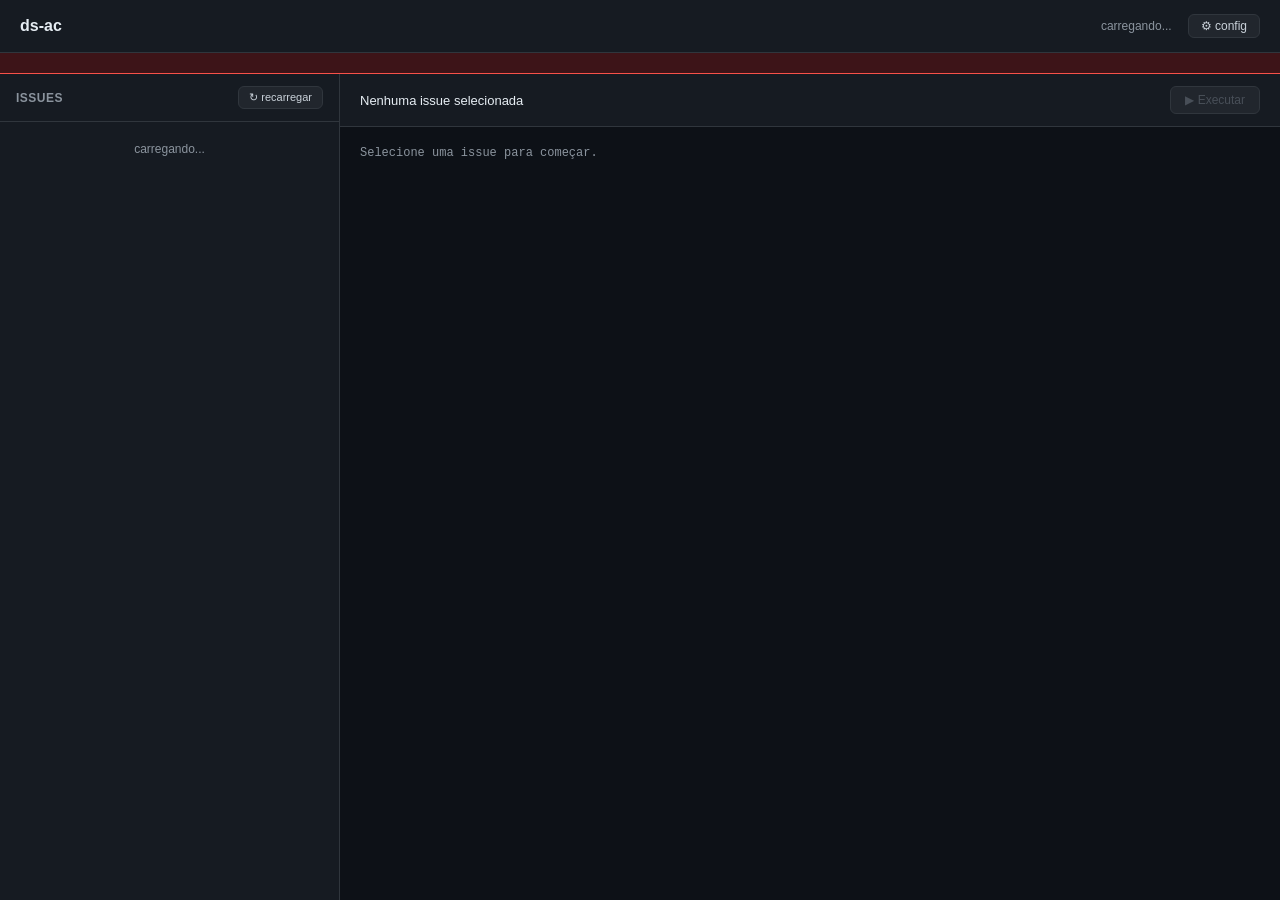
==== cmd/ui/index.html @ ddb0da49 "UI para execução de issues json" ====
<!DOCTYPE html>
<html lang="pt-BR">
<head>
<meta charset="UTF-8">
<meta name="viewport" content="width=device-width, initial-scale=1.0">
<title>ds-ac</title>
<style>
  * { box-sizing: border-box; margin: 0; padding: 0; }
  body {
    font-family: -apple-system, BlinkMacSystemFont, "Segoe UI", sans-serif;
    background: #0d1117; color: #c9d1d9; min-height: 100vh;
    display: flex; flex-direction: column;
  }
  header {
    background: #161b22; border-bottom: 1px solid #30363d;
    padding: 14px 20px; display: flex; align-items: center; gap: 16px;
  }
  header h1 { font-size: 16px; font-weight: 600; color: #e6edf3; }
  header .status { font-size: 12px; color: #8b949e; margin-left: auto; }
  header .status.ok { color: #3fb950; }
  header .status.err { color: #f85149; }
  header button.gear {
    background:#21262d;border:1px solid #30363d;color:#c9d1d9;
    padding:4px 12px;border-radius:6px;cursor:pointer;font-size:12px;
  }

  .env-banner {
    padding: 10px 20px; font-size: 12px; font-family: monospace;
    border-bottom: 1px solid #30363d;
    display: none;
  }
  .env-banner.err {
    background: #3d1418; color: #ff7b72; border-bottom-color: #f85149;
    display: block;
  }
  .env-banner.ok {
    background: #0f2a17; color: #3fb950; border-bottom-color: #2ea043;
    display: none;
  }
  .env-banner pre { margin: 0; white-space: pre-wrap; font-size: 11px; }

  .layout { display: flex; flex: 1; min-height: 0; }

  .sidebar {
    width: 340px; background: #161b22; border-right: 1px solid #30363d;
    display: flex; flex-direction: column; overflow: hidden;
  }
  .sidebar-header {
    padding: 12px 16px; border-bottom: 1px solid #30363d;
    display: flex; justify-content: space-between; align-items: center;
  }
  .sidebar-header span { font-size: 12px; font-weight: 600; color: #8b949e; text-transform: uppercase; letter-spacing: 0.5px; }
  .sidebar-header button {
    background: #21262d; border: 1px solid #30363d; color: #c9d1d9;
    padding: 4px 10px; border-radius: 6px; cursor: pointer; font-size: 11px;
  }
  .sidebar-header button:hover { background: #30363d; }

  .projects { overflow-y: auto; flex: 1; }
  .project { border-bottom: 1px solid #21262d; }
  .project-header {
    padding: 10px 16px; cursor: pointer; display: flex; align-items: center; gap: 8px;
    font-size: 13px; font-weight: 500; color: #e6edf3; user-select: none;
  }
  .project-header:hover { background: #1c2128; }
  .project-header .arrow { font-size: 10px; color: #8b949e; transition: transform 0.15s; }
  .project.open .arrow { transform: rotate(90deg); }
  .project-header .count { font-size: 11px; color: #8b949e; margin-left: auto; }

  .issues { display: none; padding: 4px 0; }
  .project.open .issues { display: block; }
  .issue {
    padding: 8px 16px 8px 34px; font-size: 12px; color: #c9d1d9;
    cursor: pointer; display: flex; align-items: center; gap: 8px;
    border-left: 3px solid transparent;
  }
  .issue:hover { background: #1c2128; }
  .issue.selected { background: #1f6feb22; border-left-color: #1f6feb; }
  .issue .name { flex: 1; overflow: hidden; text-overflow: ellipsis; white-space: nowrap; }

  .empty { padding: 20px; text-align: center; color: #8b949e; font-size: 12px; }

  .main { flex: 1; display: flex; flex-direction: column; overflow: hidden; }
  .main-header {
    padding: 12px 20px; border-bottom: 1px solid #30363d;
    display: flex; align-items: center; gap: 12px; background: #161b22;
  }
  .main-header .title { font-size: 13px; font-weight: 500; color: #e6edf3; flex: 1; overflow: hidden; text-overflow: ellipsis; white-space: nowrap; }
  .main-header button {
    padding: 6px 14px; border-radius: 6px; cursor: pointer; font-size: 12px;
    font-weight: 500; border: 1px solid #30363d;
  }
  .main-header button.primary { background: #238636; color: #fff; border-color: #2ea043; }
  .main-header button.primary:hover { background: #2ea043; }
  .main-header button.primary:disabled { background: #21262d; color: #484f58; border-color: #30363d; cursor: not-allowed; }
  .main-header button.danger { background: #21262d; color: #f85149; }
  .main-header button.danger:hover { background: #30363d; }

  .log {
    flex: 1; overflow-y: auto; padding: 16px 20px;
    font-family: "SFMono-Regular", Consolas, "Liberation Mono", monospace;
    font-size: 12px; line-height: 1.6; white-space: pre-wrap; word-break: break-word;
    background: #0d1117;
  }
  .log .line { padding: 1px 0; }
  .log .line.tool { color: #79c0ff; }
  .log .line.llm { color: #d2a8ff; }
  .log .line.err { color: #f85149; }
  .log .line.ok { color: #3fb950; }
  .log .line.dim { color: #8b949e; }

  .modal {
    position: fixed; inset: 0; background: #0d1117cc;
    display: none; align-items: center; justify-content: center; z-index: 100;
  }
  .modal.open { display: flex; }
  .modal-content {
    background: #161b22; border: 1px solid #30363d; border-radius: 8px;
    padding: 24px; width: 500px; max-width: 90vw;
  }
  .modal-content h2 { font-size: 14px; margin-bottom: 16px; color: #e6edf3; }
  .modal-content label { display: block; font-size: 12px; color: #8b949e; margin-bottom: 4px; margin-top: 12px; }
  .modal-content input {
    width: 100%; padding: 8px 10px; background: #0d1117; border: 1px solid #30363d;
    border-radius: 6px; color: #c9d1d9; font-size: 12px; font-family: monospace;
  }
  .modal-content input:focus { outline: none; border-color: #1f6feb; }
  .modal-actions { display: flex; gap: 8px; justify-content: flex-end; margin-top: 20px; }
  .modal-actions button {
    padding: 6px 14px; border-radius: 6px; cursor: pointer; font-size: 12px;
    border: 1px solid #30363d; background: #21262d; color: #c9d1d9;
  }
  .modal-actions button.primary { background: #238636; color: #fff; border-color: #2ea043; }
  .modal-actions button.primary:hover { background: #2ea043; }
</style>
</head>
<body>

<header>
  <h1>ds-ac</h1>
  <span class="status" id="status">carregando...</span>
  <button class="gear" onclick="openConfig()">⚙ config</button>
</header>

<div class="env-banner err" id="envBanner"><pre id="envBannerText"></pre></div>

<div class="layout">
  <aside class="sidebar">
    <div class="sidebar-header">
      <span>Issues</span>
      <button onclick="loadIssues()">↻ recarregar</button>
    </div>
    <div class="projects" id="projects">
      <div class="empty">carregando...</div>
    </div>
  </aside>

  <main class="main">
    <div class="main-header">
      <div class="title" id="mainTitle">Nenhuma issue selecionada</div>
      <button class="primary" id="btnRun" disabled onclick="runIssue()">▶ Executar</button>
      <button class="danger" id="btnStop" style="display:none" onclick="stopIssue()">■ Parar</button>
    </div>
    <div class="log" id="log"><div class="line dim">Selecione uma issue para começar.</div></div>
  </main>
</div>

<div class="modal" id="configModal">
  <div class="modal-content">
    <h2>Configuração</h2>
    <label>Pasta raiz das issues</label>
    <input id="cfgIssues" placeholder="/home/opc/prj/issues">
    <div class="modal-actions">
      <button onclick="closeConfig()">Cancelar</button>
      <button class="primary" onclick="saveConfig()">Salvar</button>
    </div>
  </div>
</div>

<script>
let cfg = { issues_dir: "" };
let env = { base_ok: false, projeto_ok: false };
let currentIssue = null;
let currentProject = null;
let evtSource = null;

async function loadConfig() {
  const r = await fetch("/api/config");
  cfg = await r.json();
  document.getElementById("cfgIssues").value = cfg.issues_dir || "";
}

async function loadEnv() {
  const r = await fetch("/api/env");
  env = await r.json();
  renderEnv();
  updateRunButton();
}

function renderEnv() {
  const banner = document.getElementById("envBanner");
  const text = document.getElementById("envBannerText");
  if (env.base_ok && env.projeto_ok) {
    banner.className = "env-banner ok";
    text.textContent = "";
    setStatus("pronto", "ok");
    return;
  }
  banner.className = "env-banner err";
  let msg = "⚠ ambiente incompleto — execução bloqueada\n\n";
  if (!env.base_ok) msg += "✗ base.json: " + (env.base_err || "não carregado") + "\n";
  else msg += "✓ base.json: " + env.base_path + "\n";
  if (!env.projeto_ok) msg += "✗ projeto.json: " + (env.projeto_err || "não carregado") + "\n";
  else msg += "✓ projeto.json: " + env.projeto_path + "\n";
  text.textContent = msg;
  setStatus("ambiente incompleto", "err");
}

async function saveConfig() {
  const body = { issues_dir: document.getElementById("cfgIssues").value.trim() };
  const r = await fetch("/api/config", { method: "POST", body: JSON.stringify(body) });
  if (r.ok) { closeConfig(); await loadConfig(); await loadIssues(); }
  else { alert("erro ao salvar"); }
}

function openConfig() { document.getElementById("configModal").classList.add("open"); }
function closeConfig() { document.getElementById("configModal").classList.remove("open"); }

function setStatus(text, cls) {
  const el = document.getElementById("status");
  el.textContent = text;
  el.className = "status " + (cls || "");
}

async function loadIssues() {
  const r = await fetch("/api/issues");
  if (!r.ok) { document.getElementById("projects").innerHTML = '<div class="empty">erro ao carregar</div>'; return; }
  const data = await r.json();
  renderProjects(data.projects || []);
}

function renderProjects(projects) {
  const el = document.getElementById("projects");
  if (!projects.length) { el.innerHTML = '<div class="empty">nenhuma issue encontrada</div>'; return; }
  el.innerHTML = projects.map(p => `
    <div class="project" data-project="${escapeHtml(p.name)}">
      <div class="project-header" onclick="toggleProject(this)">
        <span class="arrow">▶</span>
        <span>${escapeHtml(p.name)}</span>
        <span class="count">${p.issues.length}</span>
      </div>
      <div class="issues">
        ${p.issues.map(i => `
          <div class="issue" data-project="${escapeHtml(p.name)}" data-issue="${escapeHtml(i)}" onclick="selectIssue(this)">
            <span class="name">${escapeHtml(i)}</span>
          </div>
        `).join("")}
      </div>
    </div>
  `).join("");
}

function toggleProject(header) {
  header.parentElement.classList.toggle("open");
}

function selectIssue(el) {
  document.querySelectorAll(".issue").forEach(i => i.classList.remove("selected"));
  el.classList.add("selected");
  currentProject = el.dataset.project;
  currentIssue = el.dataset.issue;
  document.getElementById("mainTitle").textContent = currentProject + " / " + currentIssue;
  document.getElementById("log").innerHTML = '<div class="line dim">Pronto para executar.</div>';
  updateRunButton();
}

function updateRunButton() {
  const btn = document.getElementById("btnRun");
  const envOK = env.base_ok && env.projeto_ok;
  btn.disabled = !(currentIssue && envOK);
  if (envOK) {
    btn.title = "";
  } else {
    btn.title = "ambiente incompleto — base.json e/ou projeto.json ausentes";
  }
}

function appendLog(text, cls) {
  const log = document.getElementById("log");
  const line = document.createElement("div");
  line.className = "line " + (cls || "");
  line.textContent = text;
  log.appendChild(line);
  log.scrollTop = log.scrollHeight;
}

function classifyLine(line) {
  if (line.includes("[Tool]")) return "tool";
  if (line.includes("[DeepSeek]")) return "llm";
  if (line.includes("❌") || line.includes("ERRO") || line.includes("erro")) return "err";
  if (line.includes("✅") || line.includes("CONCLUÍDO")) return "ok";
  return "";
}

async function runIssue() {
  if (!currentIssue) return;
  if (!env.base_ok || !env.projeto_ok) {
    alert("ambiente incompleto. Verifique base.json e projeto.json.");
    return;
  }
  document.getElementById("log").innerHTML = "";
  document.getElementById("btnRun").disabled = true;
  document.getElementById("btnRun").style.display = "none";
  document.getElementById("btnStop").style.display = "inline-block";
  setStatus("executando...", "");

  const r = await fetch("/api/run", {
    method: "POST",
    body: JSON.stringify({ project: currentProject, issue: currentIssue })
  });
  if (!r.ok) {
    const err = await r.text();
    appendLog(err, "err");
    resetButtons();
    return;
  }
  const { id } = await r.json();

  evtSource = new EventSource("/api/stream/" + id);
  evtSource.onmessage = (e) => {
    const data = JSON.parse(e.data);
    if (data.type === "line") appendLog(data.text, classifyLine(data.text));
    else if (data.type === "done") {
      appendLog("", "");
      appendLog(data.success ? "✅ Concluído com sucesso" : "❌ Falhou", data.success ? "ok" : "err");
      evtSource.close();
      resetButtons();
      loadIssues();
    }
  };
  evtSource.onerror = () => { evtSource.close(); resetButtons(); };
}

async function stopIssue() {
  if (!currentIssue) return;
  await fetch("/api/stop", { method: "POST" });
}

function resetButtons() {
  document.getElementById("btnRun").style.display = "inline-block";
  document.getElementById("btnStop").style.display = "none";
  updateRunButton();
  if (env.base_ok && env.projeto_ok) setStatus("pronto", "ok");
  else setStatus("ambiente incompleto", "err");
}

function escapeHtml(s) {
  return String(s).replace(/[&<>"']/g, c => ({ "&":"&amp;","<":"&lt;",">":"&gt;",'"':"&quot;","'":"&#39;" }[c]));
}

(async () => {
  await loadConfig();
  await loadEnv();
  await loadIssues();
})();
</script>
</body>
</html>
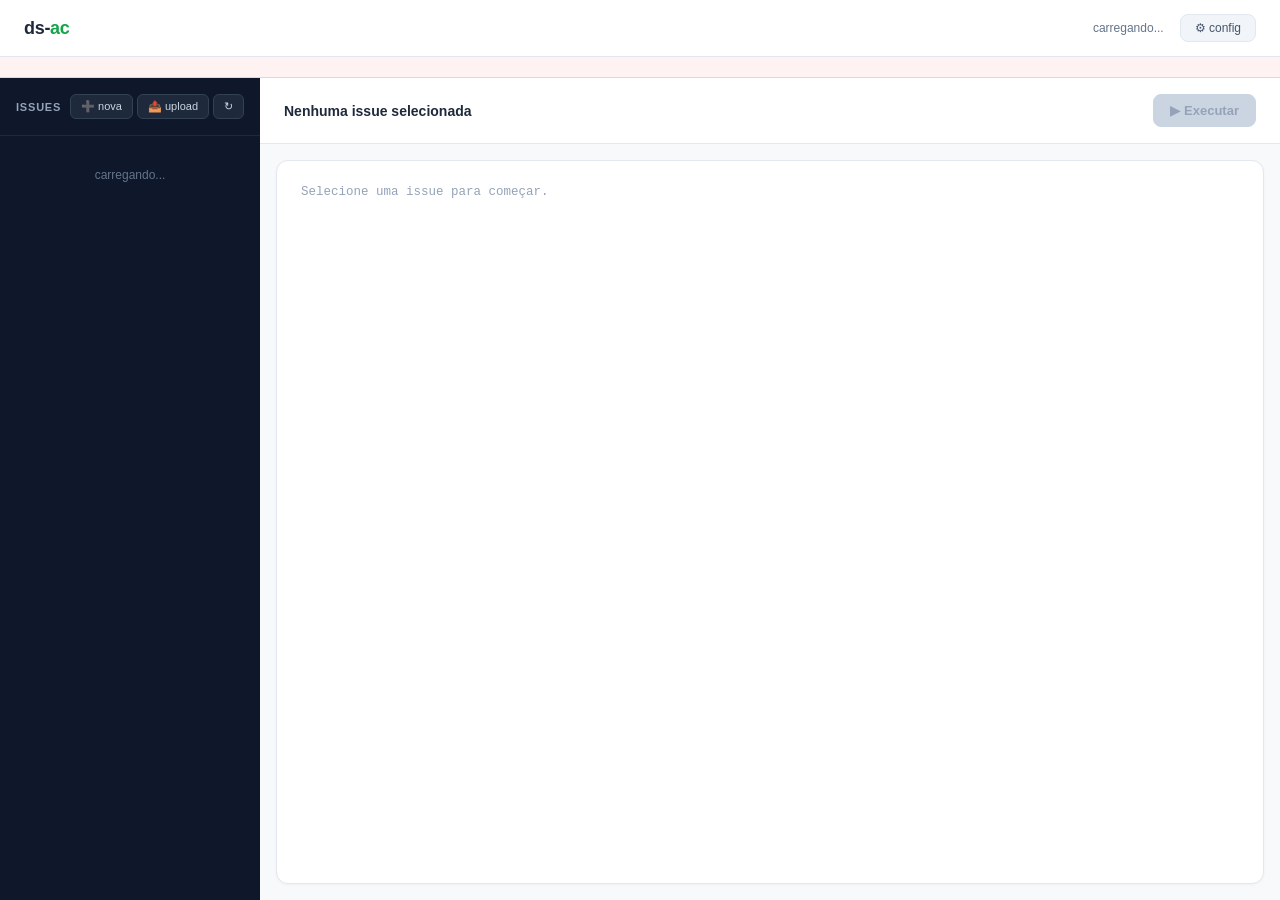
==== commit d6155381: "feat: adiciona UI com criação/upload de issues, config persistente e deploy como serviço Frontend (c" ====
--- a/cmd/ui/index.html
+++ b/cmd/ui/index.html
@@ -7,137 +7,235 @@
 <style>
   * { box-sizing: border-box; margin: 0; padding: 0; }
   body {
-    font-family: -apple-system, BlinkMacSystemFont, "Segoe UI", sans-serif;
-    background: #0d1117; color: #c9d1d9; min-height: 100vh;
+    font-family: -apple-system, BlinkMacSystemFont, "Segoe UI", Roboto, "Helvetica Neue", sans-serif;
+    background: #f8f9fa; color: #1e293b; min-height: 100vh;
     display: flex; flex-direction: column;
   }
+
+  /* ---------- HEADER ---------- */
   header {
-    background: #161b22; border-bottom: 1px solid #30363d;
-    padding: 14px 20px; display: flex; align-items: center; gap: 16px;
-  }
-  header h1 { font-size: 16px; font-weight: 600; color: #e6edf3; }
-  header .status { font-size: 12px; color: #8b949e; margin-left: auto; }
-  header .status.ok { color: #3fb950; }
-  header .status.err { color: #f85149; }
+    background: #ffffff; border-bottom: 1px solid #e2e8f0;
+    padding: 14px 24px; display: flex; align-items: center; gap: 16px;
+    box-shadow: 0 1px 3px rgba(0,0,0,0.04);
+  }
+  header h1 {
+    font-size: 18px; font-weight: 700; color: #1e293b;
+    letter-spacing: -0.3px;
+  }
+  header h1 span { color: #16a34a; }
+  header .status { font-size: 12px; color: #64748b; margin-left: auto; }
+  header .status.ok { color: #16a34a; font-weight: 500; }
+  header .status.err { color: #dc2626; font-weight: 500; }
   header button.gear {
-    background:#21262d;border:1px solid #30363d;color:#c9d1d9;
-    padding:4px 12px;border-radius:6px;cursor:pointer;font-size:12px;
-  }
-
+    background: #f1f5f9; border: 1px solid #e2e8f0; color: #475569;
+    padding: 6px 14px; border-radius: 8px; cursor: pointer; font-size: 12px;
+    font-weight: 500; transition: all 0.15s;
+  }
+  header button.gear:hover { background: #e2e8f0; }
+
+  /* ---------- ENV BANNER ---------- */
   .env-banner {
-    padding: 10px 20px; font-size: 12px; font-family: monospace;
-    border-bottom: 1px solid #30363d;
-    display: none;
+    padding: 10px 24px; font-size: 12px; font-family: monospace;
+    border-bottom: 1px solid #e2e8f0; display: none;
   }
   .env-banner.err {
-    background: #3d1418; color: #ff7b72; border-bottom-color: #f85149;
+    background: #fef2f2; color: #b91c1c; border-bottom-color: #fecaca;
     display: block;
   }
-  .env-banner.ok {
-    background: #0f2a17; color: #3fb950; border-bottom-color: #2ea043;
-    display: none;
-  }
+  .env-banner.ok { display: none; }
   .env-banner pre { margin: 0; white-space: pre-wrap; font-size: 11px; }
 
+  /* ---------- LAYOUT ---------- */
   .layout { display: flex; flex: 1; min-height: 0; }
 
+  /* ---------- SIDEBAR ---------- */
   .sidebar {
-    width: 340px; background: #161b22; border-right: 1px solid #30363d;
+    width: 260px; background: #0f172a;
     display: flex; flex-direction: column; overflow: hidden;
   }
   .sidebar-header {
-    padding: 12px 16px; border-bottom: 1px solid #30363d;
-    display: flex; justify-content: space-between; align-items: center;
-  }
-  .sidebar-header span { font-size: 12px; font-weight: 600; color: #8b949e; text-transform: uppercase; letter-spacing: 0.5px; }
+    padding: 16px; border-bottom: 1px solid #1e293b;
+    display: flex; justify-content: space-between; align-items: center; gap: 6px;
+  }
+  .sidebar-header span {
+    font-size: 11px; font-weight: 700; color: #94a3b8;
+    text-transform: uppercase; letter-spacing: 0.8px;
+  }
   .sidebar-header button {
-    background: #21262d; border: 1px solid #30363d; color: #c9d1d9;
-    padding: 4px 10px; border-radius: 6px; cursor: pointer; font-size: 11px;
-  }
-  .sidebar-header button:hover { background: #30363d; }
-
-  .projects { overflow-y: auto; flex: 1; }
-  .project { border-bottom: 1px solid #21262d; }
+    background: #1e293b; border: 1px solid #334155; color: #cbd5e1;
+    padding: 5px 10px; border-radius: 6px; cursor: pointer; font-size: 11px;
+    transition: all 0.15s;
+  }
+  .sidebar-header button:hover { background: #334155; }
+
+  .projects { overflow-y: auto; flex: 1; padding: 8px 0; }
+  .project { margin-bottom: 2px; }
   .project-header {
     padding: 10px 16px; cursor: pointer; display: flex; align-items: center; gap: 8px;
-    font-size: 13px; font-weight: 500; color: #e6edf3; user-select: none;
-  }
-  .project-header:hover { background: #1c2128; }
-  .project-header .arrow { font-size: 10px; color: #8b949e; transition: transform 0.15s; }
+    font-size: 13px; font-weight: 500; color: #cbd5e1; user-select: none;
+    transition: background 0.15s;
+  }
+  .project-header:hover { background: #1e293b; }
+  .project-header .arrow { font-size: 9px; color: #64748b; transition: transform 0.15s; }
   .project.open .arrow { transform: rotate(90deg); }
-  .project-header .count { font-size: 11px; color: #8b949e; margin-left: auto; }
-
-  .issues { display: none; padding: 4px 0; }
+  .project-header .count {
+    font-size: 11px; color: #94a3b8; margin-left: auto;
+    background: #1e293b; padding: 2px 8px; border-radius: 10px;
+  }
+
+  .issues { display: none; padding: 2px 0; }
   .project.open .issues { display: block; }
   .issue {
-    padding: 8px 16px 8px 34px; font-size: 12px; color: #c9d1d9;
+    padding: 8px 16px 8px 32px; font-size: 12.5px; color: #cbd5e1;
     cursor: pointer; display: flex; align-items: center; gap: 8px;
-    border-left: 3px solid transparent;
-  }
-  .issue:hover { background: #1c2128; }
-  .issue.selected { background: #1f6feb22; border-left-color: #1f6feb; }
+    border-left: 3px solid transparent; transition: all 0.15s;
+  }
+  .issue:hover { background: #1e293b; color: #f1f5f9; }
+  .issue.selected {
+    background: #1e40af; color: #ffffff; border-left-color: #3b82f6;
+    font-weight: 500;
+  }
   .issue .name { flex: 1; overflow: hidden; text-overflow: ellipsis; white-space: nowrap; }
 
-  .empty { padding: 20px; text-align: center; color: #8b949e; font-size: 12px; }
-
-  .main { flex: 1; display: flex; flex-direction: column; overflow: hidden; }
+  .empty { padding: 24px 16px; text-align: center; color: #64748b; font-size: 12px; }
+
+  /* ---------- MAIN ---------- */
+  .main { flex: 1; display: flex; flex-direction: column; overflow: hidden; background: #f8f9fa; }
   .main-header {
-    padding: 12px 20px; border-bottom: 1px solid #30363d;
-    display: flex; align-items: center; gap: 12px; background: #161b22;
-  }
-  .main-header .title { font-size: 13px; font-weight: 500; color: #e6edf3; flex: 1; overflow: hidden; text-overflow: ellipsis; white-space: nowrap; }
+    padding: 16px 24px; border-bottom: 1px solid #e2e8f0;
+    display: flex; align-items: center; gap: 12px; background: #ffffff;
+  }
+  .main-header .title {
+    font-size: 14px; font-weight: 600; color: #1e293b; flex: 1;
+    overflow: hidden; text-overflow: ellipsis; white-space: nowrap;
+  }
   .main-header button {
-    padding: 6px 14px; border-radius: 6px; cursor: pointer; font-size: 12px;
-    font-weight: 500; border: 1px solid #30363d;
-  }
-  .main-header button.primary { background: #238636; color: #fff; border-color: #2ea043; }
-  .main-header button.primary:hover { background: #2ea043; }
-  .main-header button.primary:disabled { background: #21262d; color: #484f58; border-color: #30363d; cursor: not-allowed; }
-  .main-header button.danger { background: #21262d; color: #f85149; }
-  .main-header button.danger:hover { background: #30363d; }
-
+    padding: 8px 16px; border-radius: 8px; cursor: pointer; font-size: 13px;
+    font-weight: 600; border: 1px solid #e2e8f0; transition: all 0.15s;
+  }
+  .main-header button.primary {
+    background: #16a34a; color: #ffffff; border-color: #16a34a;
+    box-shadow: 0 1px 2px rgba(22,163,74,0.2);
+  }
+  .main-header button.primary:hover { background: #15803d; }
+  .main-header button.primary:disabled {
+    background: #cbd5e1; color: #94a3b8; border-color: #cbd5e1;
+    cursor: not-allowed; box-shadow: none;
+  }
+  .main-header button.danger {
+    background: #ffffff; color: #dc2626; border-color: #fecaca;
+  }
+  .main-header button.danger:hover { background: #fef2f2; }
+
+  /* ---------- LOG ---------- */
   .log {
-    flex: 1; overflow-y: auto; padding: 16px 20px;
+    flex: 1; overflow-y: auto; padding: 20px 24px;
     font-family: "SFMono-Regular", Consolas, "Liberation Mono", monospace;
-    font-size: 12px; line-height: 1.6; white-space: pre-wrap; word-break: break-word;
-    background: #0d1117;
-  }
-  .log .line { padding: 1px 0; }
-  .log .line.tool { color: #79c0ff; }
-  .log .line.llm { color: #d2a8ff; }
-  .log .line.err { color: #f85149; }
-  .log .line.ok { color: #3fb950; }
-  .log .line.dim { color: #8b949e; }
-
+    font-size: 12.5px; line-height: 1.7; white-space: pre-wrap; word-break: break-word;
+    background: #ffffff; margin: 16px; border-radius: 12px;
+    border: 1px solid #e2e8f0; box-shadow: 0 1px 3px rgba(0,0,0,0.04);
+  }
+  .log .line { padding: 1px 0; color: #334155; }
+  .log .line.tool { color: #2563eb; }
+  .log .line.llm { color: #7c3aed; }
+  .log .line.err { color: #dc2626; }
+  .log .line.ok { color: #16a34a; }
+  .log .line.dim { color: #94a3b8; }
+
+  /* ---------- MODAL ---------- */
   .modal {
-    position: fixed; inset: 0; background: #0d1117cc;
+    position: fixed; inset: 0; background: rgba(15, 23, 42, 0.5);
     display: none; align-items: center; justify-content: center; z-index: 100;
+    overflow-y: auto; padding: 20px; backdrop-filter: blur(2px);
   }
   .modal.open { display: flex; }
   .modal-content {
-    background: #161b22; border: 1px solid #30363d; border-radius: 8px;
-    padding: 24px; width: 500px; max-width: 90vw;
-  }
-  .modal-content h2 { font-size: 14px; margin-bottom: 16px; color: #e6edf3; }
-  .modal-content label { display: block; font-size: 12px; color: #8b949e; margin-bottom: 4px; margin-top: 12px; }
-  .modal-content input {
-    width: 100%; padding: 8px 10px; background: #0d1117; border: 1px solid #30363d;
-    border-radius: 6px; color: #c9d1d9; font-size: 12px; font-family: monospace;
-  }
-  .modal-content input:focus { outline: none; border-color: #1f6feb; }
-  .modal-actions { display: flex; gap: 8px; justify-content: flex-end; margin-top: 20px; }
+    background: #ffffff; border: 1px solid #e2e8f0; border-radius: 12px;
+    padding: 28px; width: 700px; max-width: 95vw;
+    max-height: 90vh; overflow-y: auto;
+    box-shadow: 0 10px 40px rgba(15, 23, 42, 0.15);
+  }
+  .modal-content.wide { width: 900px; }
+  .modal-content h2 {
+    font-size: 16px; margin-bottom: 20px; color: #0f172a; font-weight: 700;
+  }
+  .modal-content label {
+    display: block; font-size: 12px; color: #475569; margin-bottom: 6px;
+    margin-top: 14px; font-weight: 600;
+  }
+  .modal-content input, .modal-content textarea, .modal-content select {
+    width: 100%; padding: 10px 12px; background: #ffffff;
+    border: 1px solid #cbd5e1; border-radius: 8px; color: #1e293b;
+    font-size: 13px; font-family: inherit;
+    transition: border-color 0.15s, box-shadow 0.15s;
+  }
+  .modal-content textarea { min-height: 110px; resize: vertical; font-family: monospace; font-size: 12px; }
+  .modal-content input:focus, .modal-content textarea:focus, .modal-content select:focus {
+    outline: none; border-color: #3b82f6;
+    box-shadow: 0 0 0 3px rgba(59,130,246,0.1);
+  }
+  .modal-content small { color: #64748b; font-size: 11px; display: block; margin-top: 4px; }
+
+  .modal-actions {
+    display: flex; gap: 8px; justify-content: flex-end; margin-top: 24px;
+    padding-top: 20px; border-top: 1px solid #f1f5f9;
+  }
   .modal-actions button {
-    padding: 6px 14px; border-radius: 6px; cursor: pointer; font-size: 12px;
-    border: 1px solid #30363d; background: #21262d; color: #c9d1d9;
-  }
-  .modal-actions button.primary { background: #238636; color: #fff; border-color: #2ea043; }
-  .modal-actions button.primary:hover { background: #2ea043; }
+    padding: 9px 18px; border-radius: 8px; cursor: pointer; font-size: 13px;
+    font-weight: 600; border: 1px solid #e2e8f0;
+    background: #ffffff; color: #475569;
+    transition: all 0.15s;
+  }
+  .modal-actions button:hover { background: #f1f5f9; }
+  .modal-actions button.primary {
+    background: #16a34a; color: #ffffff; border-color: #16a34a;
+  }
+  .modal-actions button.primary:hover { background: #15803d; }
+  .modal-actions button:disabled {
+    opacity: 0.5; cursor: not-allowed;
+  }
+
+  /* ---------- CAMPOS DINÂMICOS ---------- */
+  .dynamic-list { margin-top: 6px; }
+  .dynamic-row { display: flex; gap: 6px; margin-bottom: 6px; align-items: flex-start; }
+  .dynamic-row input, .dynamic-row textarea { flex: 1; }
+  .dynamic-row textarea { min-height: 60px; font-size: 12px; }
+  .dynamic-row button.remove {
+    background: #ffffff; border: 1px solid #fecaca; color: #dc2626;
+    padding: 8px 12px; border-radius: 8px; cursor: pointer; font-size: 12px;
+    align-self: flex-start; font-weight: 700; transition: all 0.15s;
+  }
+  .dynamic-row button.remove:hover { background: #fef2f2; }
+
+  .add-btn {
+    background: #ffffff; border: 1px dashed #cbd5e1; color: #475569;
+    padding: 8px 14px; border-radius: 8px; cursor: pointer; font-size: 12px;
+    margin-top: 4px; font-weight: 500; transition: all 0.15s;
+  }
+  .add-btn:hover { background: #f8f9fa; border-color: #3b82f6; color: #3b82f6; }
+
+  .tarefa-row { display: grid; grid-template-columns: 70px 1.5fr 100px 2fr 40px; gap: 6px; margin-bottom: 6px; align-items: start; }
+  .tarefa-row textarea { min-height: 60px; font-size: 12px; }
+
+  /* ---------- ALERTAS ---------- */
+  .alert {
+    padding: 12px 16px; border-radius: 8px; font-size: 13px;
+    margin-top: 16px; display: none; font-weight: 500;
+  }
+  .alert.err { background: #fef2f2; color: #b91c1c; border: 1px solid #fecaca; display: block; }
+  .alert.ok { background: #f0fdf4; color: #15803d; border: 1px solid #bbf7d0; display: block; }
+
+  /* ---------- SCROLLBAR ---------- */
+  .projects::-webkit-scrollbar, .log::-webkit-scrollbar, .modal-content::-webkit-scrollbar { width: 8px; }
+  .projects::-webkit-scrollbar-track, .log::-webkit-scrollbar-track, .modal-content::-webkit-scrollbar-track { background: transparent; }
+  .projects::-webkit-scrollbar-thumb { background: #334155; border-radius: 4px; }
+  .log::-webkit-scrollbar-thumb, .modal-content::-webkit-scrollbar-thumb { background: #cbd5e1; border-radius: 4px; }
 </style>
 </head>
 <body>
 
 <header>
-  <h1>ds-ac</h1>
+  <h1>ds-<span>ac</span></h1>
   <span class="status" id="status">carregando...</span>
   <button class="gear" onclick="openConfig()">⚙ config</button>
 </header>
@@ -148,7 +246,11 @@
   <aside class="sidebar">
     <div class="sidebar-header">
       <span>Issues</span>
-      <button onclick="loadIssues()">↻ recarregar</button>
+      <div style="display:flex; gap:4px;">
+        <button onclick="openCreate()">➕ nova</button>
+        <button onclick="openUpload()">📤 upload</button>
+        <button onclick="loadIssues()">↻</button>
+      </div>
     </div>
     <div class="projects" id="projects">
       <div class="empty">carregando...</div>
@@ -165,20 +267,85 @@
   </main>
 </div>
 
+<!-- ===================== MODAL: CONFIG ===================== -->
 <div class="modal" id="configModal">
   <div class="modal-content">
-    <h2>Configuração</h2>
+    <h2>⚙ Configuração</h2>
     <label>Pasta raiz das issues</label>
     <input id="cfgIssues" placeholder="/home/opc/prj/issues">
+    <label>API Key da DeepSeek</label>
+    <input id="cfgKey" type="password" placeholder="sk-... (deixe vazio para manter a atual)">
+    <small>Definida em ~/.ds-ac/config.json. Prioridade: flag --key > env DEEPSEEK_API_KEY > este campo.</small>
     <div class="modal-actions">
       <button onclick="closeConfig()">Cancelar</button>
       <button class="primary" onclick="saveConfig()">Salvar</button>
     </div>
+    <div class="alert" id="cfgAlert"></div>
   </div>
 </div>
 
+<!-- ===================== MODAL: CREATE ===================== -->
+<div class="modal" id="createModal">
+  <div class="modal-content wide">
+    <h2>➕ Nova Issue</h2>
+
+    <label>Projeto (pasta)</label>
+    <input id="crProject" placeholder="front-openerp" list="projectList">
+    <datalist id="projectList"></datalist>
+
+    <label>Nome do arquivo</label>
+    <input id="crFilename" placeholder="issue-002.json">
+    <small>Será salvo em: &lt;issues_dir&gt;/&lt;projeto&gt;/&lt;filename&gt;</small>
+
+    <label>Demanda</label>
+    <textarea id="crDemanda" placeholder="Descreva o que deve ser feito..."></textarea>
+
+    <label>Raiz do projeto (opcional)</label>
+    <input id="crRaiz" placeholder="/home/opc/prj/front-openerp">
+
+    <label>Arquivos permitidos</label>
+    <div class="dynamic-list" id="crArquivos"></div>
+    <button class="add-btn" onclick="addArquivo()">+ adicionar arquivo</button>
+
+    <label style="margin-top:16px;">Tarefas</label>
+    <div id="crTarefas"></div>
+    <button class="add-btn" onclick="addTarefa()">+ adicionar tarefa</button>
+
+    <label style="margin-top:16px;">Regras extras (opcional)</label>
+    <div class="dynamic-list" id="crRules"></div>
+    <button class="add-btn" onclick="addRule()">+ adicionar regra</button>
+
+    <div class="modal-actions">
+      <button onclick="closeCreate()">Cancelar</button>
+      <button class="primary" id="crSubmit" onclick="submitCreate()">Criar issue</button>
+    </div>
+    <div class="alert" id="crAlert"></div>
+  </div>
+</div>
+
+<!-- ===================== MODAL: UPLOAD ===================== -->
+<div class="modal" id="uploadModal">
+  <div class="modal-content">
+    <h2>📤 Upload de Issue</h2>
+
+    <label>Projeto (pasta)</label>
+    <input id="upProject" placeholder="front-openerp" list="projectList">
+
+    <label>Arquivo JSON</label>
+    <input id="upFile" type="file" accept=".json,application/json">
+
+    <small>O arquivo será salvo em &lt;issues_dir&gt;/&lt;projeto&gt;/&lt;nome_do_arquivo&gt;. Não sobrescreve existentes.</small>
+
+    <div class="modal-actions">
+      <button onclick="closeUpload()">Cancelar</button>
+      <button class="primary" id="upSubmit" onclick="submitUpload()">Enviar</button>
+    </div>
+    <div class="alert" id="upAlert"></div>
+  </div>
+</div>
+
 <script>
-let cfg = { issues_dir: "" };
+let cfg = { issues_dir: "", deepseek_api_key: "" };
 let env = { base_ok: false, projeto_ok: false };
 let currentIssue = null;
 let currentProject = null;
@@ -188,7 +355,32 @@
   const r = await fetch("/api/config");
   cfg = await r.json();
   document.getElementById("cfgIssues").value = cfg.issues_dir || "";
-}
+  document.getElementById("cfgKey").value = "";
+  document.getElementById("cfgKey").placeholder = cfg.deepseek_api_key
+    ? "atual: " + cfg.deepseek_api_key + " (deixe vazio para manter)"
+    : "sk-...";
+}
+
+async function saveConfig() {
+  const alertEl = document.getElementById("cfgAlert");
+  alertEl.className = "alert";
+  const body = {
+    issues_dir: document.getElementById("cfgIssues").value.trim(),
+    deepseek_api_key: document.getElementById("cfgKey").value.trim()
+  };
+  const r = await fetch("/api/config", { method: "POST", body: JSON.stringify(body) });
+  if (r.ok) {
+    closeConfig();
+    await loadConfig();
+    await loadIssues();
+  } else {
+    alertEl.className = "alert err";
+    alertEl.textContent = "erro ao salvar: " + await r.text();
+  }
+}
+
+function openConfig() { document.getElementById("configModal").classList.add("open"); }
+function closeConfig() { document.getElementById("configModal").classList.remove("open"); }
 
 async function loadEnv() {
   const r = await fetch("/api/env");
@@ -216,16 +408,6 @@
   setStatus("ambiente incompleto", "err");
 }
 
-async function saveConfig() {
-  const body = { issues_dir: document.getElementById("cfgIssues").value.trim() };
-  const r = await fetch("/api/config", { method: "POST", body: JSON.stringify(body) });
-  if (r.ok) { closeConfig(); await loadConfig(); await loadIssues(); }
-  else { alert("erro ao salvar"); }
-}
-
-function openConfig() { document.getElementById("configModal").classList.add("open"); }
-function closeConfig() { document.getElementById("configModal").classList.remove("open"); }
-
 function setStatus(text, cls) {
   const el = document.getElementById("status");
   el.textContent = text;
@@ -237,6 +419,12 @@
   if (!r.ok) { document.getElementById("projects").innerHTML = '<div class="empty">erro ao carregar</div>'; return; }
   const data = await r.json();
   renderProjects(data.projects || []);
+  updateProjectDatalist(data.projects || []);
+}
+
+function updateProjectDatalist(projects) {
+  const dl = document.getElementById("projectList");
+  dl.innerHTML = projects.map(p => `<option value="${escapeHtml(p.name)}">`).join("");
 }
 
 function renderProjects(projects) {
@@ -271,6 +459,7 @@
   currentIssue = el.dataset.issue;
   document.getElementById("mainTitle").textContent = currentProject + " / " + currentIssue;
   document.getElementById("log").innerHTML = '<div class="line dim">Pronto para executar.</div>';
+  loadEnv();
   updateRunButton();
 }
 
@@ -278,11 +467,6 @@
   const btn = document.getElementById("btnRun");
   const envOK = env.base_ok && env.projeto_ok;
   btn.disabled = !(currentIssue && envOK);
-  if (envOK) {
-    btn.title = "";
-  } else {
-    btn.title = "ambiente incompleto — base.json e/ou projeto.json ausentes";
-  }
 }
 
 function appendLog(text, cls) {
@@ -342,7 +526,6 @@
 }
 
 async function stopIssue() {
-  if (!currentIssue) return;
   await fetch("/api/stop", { method: "POST" });
 }
 
@@ -352,6 +535,151 @@
   updateRunButton();
   if (env.base_ok && env.projeto_ok) setStatus("pronto", "ok");
   else setStatus("ambiente incompleto", "err");
+}
+
+function openCreate() {
+  document.getElementById("createModal").classList.add("open");
+  ["crProject","crFilename","crDemanda","crRaiz"].forEach(id => document.getElementById(id).value = "");
+  document.getElementById("crArquivos").innerHTML = "";
+  document.getElementById("crTarefas").innerHTML = "";
+  document.getElementById("crRules").innerHTML = "";
+  document.getElementById("crAlert").className = "alert";
+  addArquivo();
+  addTarefa();
+}
+function closeCreate() { document.getElementById("createModal").classList.remove("open"); }
+
+function addArquivo() {
+  const container = document.getElementById("crArquivos");
+  const row = document.createElement("div");
+  row.className = "dynamic-row";
+  row.innerHTML = `
+    <input placeholder="lib/presentation/pages/produtos/produtos_page.dart">
+    <button class="remove" onclick="this.parentElement.remove()">✕</button>
+  `;
+  container.appendChild(row);
+}
+
+function addRule() {
+  const container = document.getElementById("crRules");
+  const row = document.createElement("div");
+  row.className = "dynamic-row";
+  row.innerHTML = `
+    <input placeholder="Use Provider para gerenciamento de estado">
+    <button class="remove" onclick="this.parentElement.remove()">✕</button>
+  `;
+  container.appendChild(row);
+}
+
+function addTarefa() {
+  const container = document.getElementById("crTarefas");
+  const row = document.createElement("div");
+  row.className = "dynamic-row tarefa-row";
+  row.innerHTML = `
+    <input placeholder="1" value="${container.children.length + 1}">
+    <input placeholder="lib/.../arquivo.dart">
+    <select>
+      <option value="edit">edit</option>
+      <option value="create">create</option>
+      <option value="delete">delete</option>
+    </select>
+    <textarea placeholder="Descrição da tarefa..."></textarea>
+    <button class="remove" onclick="this.parentElement.remove()">✕</button>
+  `;
+  container.appendChild(row);
+}
+
+async function submitCreate() {
+  const alertEl = document.getElementById("crAlert");
+  alertEl.className = "alert";
+
+  const arquivos = [...document.querySelectorAll("#crArquivos .dynamic-row input")]
+    .map(i => i.value.trim()).filter(Boolean);
+
+  const tarefas = [...document.querySelectorAll("#crTarefas .tarefa-row")].map(row => ({
+    id: row.querySelector("input:nth-of-type(1)").value.trim(),
+    arquivo: row.querySelector("input:nth-of-type(2)").value.trim(),
+    tipo: row.querySelector("select").value,
+    descricao: row.querySelector("textarea").value.trim()
+  })).filter(t => t.id && t.arquivo && t.descricao);
+
+  const rules = [...document.querySelectorAll("#crRules .dynamic-row input")]
+    .map(i => i.value.trim()).filter(Boolean);
+
+  const body = {
+    project: document.getElementById("crProject").value.trim(),
+    filename: document.getElementById("crFilename").value.trim(),
+    demanda: document.getElementById("crDemanda").value.trim(),
+    raiz: document.getElementById("crRaiz").value.trim(),
+    arquivos, tarefas, rules
+  };
+
+  if (!body.project || !body.filename || !body.demanda) {
+    alertEl.className = "alert err";
+    alertEl.textContent = "preencha project, filename e demanda";
+    return;
+  }
+  if (!arquivos.length || !tarefas.length) {
+    alertEl.className = "alert err";
+    alertEl.textContent = "pelo menos 1 arquivo e 1 tarefa";
+    return;
+  }
+
+  const r = await fetch("/api/issues/create", {
+    method: "POST",
+    body: JSON.stringify(body)
+  });
+
+  if (r.ok) {
+    alertEl.className = "alert ok";
+    alertEl.textContent = "✅ issue criada!";
+    await loadIssues();
+    setTimeout(() => { closeCreate(); }, 800);
+  } else {
+    alertEl.className = "alert err";
+    alertEl.textContent = "erro: " + await r.text();
+  }
+}
+
+function openUpload() {
+  document.getElementById("uploadModal").classList.add("open");
+  document.getElementById("upProject").value = "";
+  document.getElementById("upFile").value = "";
+  document.getElementById("upAlert").className = "alert";
+}
+function closeUpload() { document.getElementById("uploadModal").classList.remove("open"); }
+
+async function submitUpload() {
+  const alertEl = document.getElementById("upAlert");
+  alertEl.className = "alert";
+
+  const project = document.getElementById("upProject").value.trim();
+  const file = document.getElementById("upFile").files[0];
+
+  if (!project || !file) {
+    alertEl.className = "alert err";
+    alertEl.textContent = "preencha project e selecione um arquivo";
+    return;
+  }
+
+  const formData = new FormData();
+  formData.append("project", project);
+  formData.append("file", file);
+
+  const r = await fetch("/api/issues/upload", {
+    method: "POST",
+    body: formData
+  });
+
+  if (r.ok) {
+    alertEl.className = "alert ok";
+    alertEl.textContent = "✅ upload concluído!";
+    await loadIssues();
+    setTimeout(() => { closeUpload(); }, 800);
+  } else {
+    alertEl.className = "alert err";
+    alertEl.textContent = "erro: " + await r.text();
+  }
 }
 
 function escapeHtml(s) {
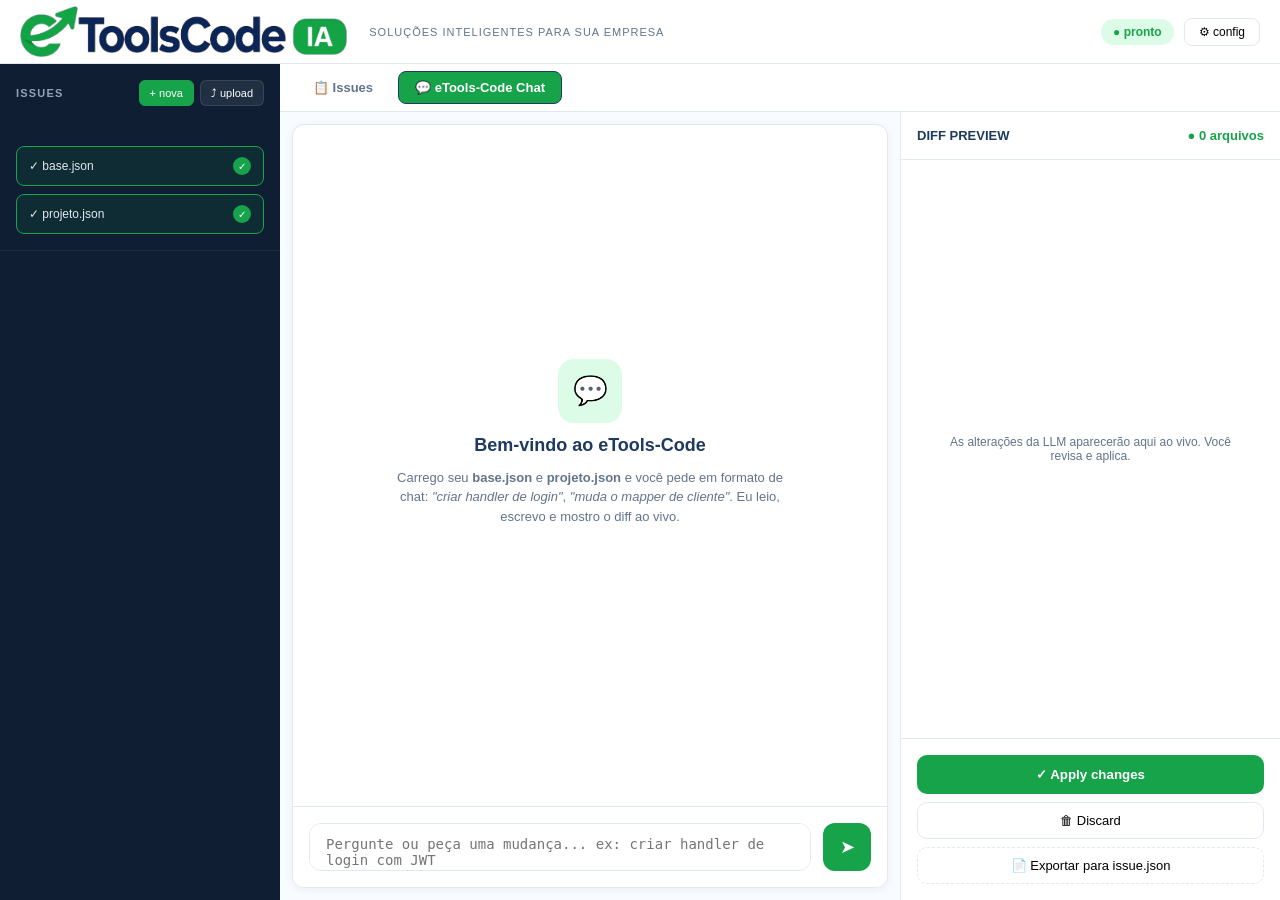
==== commit 612d4ee9: "Add Chat" ====
--- a/cmd/ui/index.html
+++ b/cmd/ui/index.html
@@ -3,694 +3,380 @@
 <head>
 <meta charset="UTF-8">
 <meta name="viewport" content="width=device-width, initial-scale=1.0">
-<title>ds-ac</title>
+<title>eTools-Code - Soluções inteligentes</title>
 <style>
-  * { box-sizing: border-box; margin: 0; padding: 0; }
-  body {
-    font-family: -apple-system, BlinkMacSystemFont, "Segoe UI", Roboto, "Helvetica Neue", sans-serif;
-    background: #f8f9fa; color: #1e293b; min-height: 100vh;
-    display: flex; flex-direction: column;
-  }
-
-  /* ---------- HEADER ---------- */
-  header {
-    background: #ffffff; border-bottom: 1px solid #e2e8f0;
-    padding: 14px 24px; display: flex; align-items: center; gap: 16px;
-    box-shadow: 0 1px 3px rgba(0,0,0,0.04);
-  }
-  header h1 {
-    font-size: 18px; font-weight: 700; color: #1e293b;
-    letter-spacing: -0.3px;
-  }
-  header h1 span { color: #16a34a; }
-  header .status { font-size: 12px; color: #64748b; margin-left: auto; }
-  header .status.ok { color: #16a34a; font-weight: 500; }
-  header .status.err { color: #dc2626; font-weight: 500; }
-  header button.gear {
-    background: #f1f5f9; border: 1px solid #e2e8f0; color: #475569;
-    padding: 6px 14px; border-radius: 8px; cursor: pointer; font-size: 12px;
-    font-weight: 500; transition: all 0.15s;
-  }
-  header button.gear:hover { background: #e2e8f0; }
-
-  /* ---------- ENV BANNER ---------- */
-  .env-banner {
-    padding: 10px 24px; font-size: 12px; font-family: monospace;
-    border-bottom: 1px solid #e2e8f0; display: none;
-  }
-  .env-banner.err {
-    background: #fef2f2; color: #b91c1c; border-bottom-color: #fecaca;
-    display: block;
-  }
-  .env-banner.ok { display: none; }
-  .env-banner pre { margin: 0; white-space: pre-wrap; font-size: 11px; }
-
-  /* ---------- LAYOUT ---------- */
-  .layout { display: flex; flex: 1; min-height: 0; }
-
-  /* ---------- SIDEBAR ---------- */
-  .sidebar {
-    width: 260px; background: #0f172a;
-    display: flex; flex-direction: column; overflow: hidden;
-  }
-  .sidebar-header {
-    padding: 16px; border-bottom: 1px solid #1e293b;
-    display: flex; justify-content: space-between; align-items: center; gap: 6px;
-  }
-  .sidebar-header span {
-    font-size: 11px; font-weight: 700; color: #94a3b8;
-    text-transform: uppercase; letter-spacing: 0.8px;
-  }
-  .sidebar-header button {
-    background: #1e293b; border: 1px solid #334155; color: #cbd5e1;
-    padding: 5px 10px; border-radius: 6px; cursor: pointer; font-size: 11px;
-    transition: all 0.15s;
-  }
-  .sidebar-header button:hover { background: #334155; }
-
-  .projects { overflow-y: auto; flex: 1; padding: 8px 0; }
-  .project { margin-bottom: 2px; }
-  .project-header {
-    padding: 10px 16px; cursor: pointer; display: flex; align-items: center; gap: 8px;
-    font-size: 13px; font-weight: 500; color: #cbd5e1; user-select: none;
-    transition: background 0.15s;
-  }
-  .project-header:hover { background: #1e293b; }
-  .project-header .arrow { font-size: 9px; color: #64748b; transition: transform 0.15s; }
-  .project.open .arrow { transform: rotate(90deg); }
-  .project-header .count {
-    font-size: 11px; color: #94a3b8; margin-left: auto;
-    background: #1e293b; padding: 2px 8px; border-radius: 10px;
-  }
-
-  .issues { display: none; padding: 2px 0; }
-  .project.open .issues { display: block; }
-  .issue {
-    padding: 8px 16px 8px 32px; font-size: 12.5px; color: #cbd5e1;
-    cursor: pointer; display: flex; align-items: center; gap: 8px;
-    border-left: 3px solid transparent; transition: all 0.15s;
-  }
-  .issue:hover { background: #1e293b; color: #f1f5f9; }
-  .issue.selected {
-    background: #1e40af; color: #ffffff; border-left-color: #3b82f6;
-    font-weight: 500;
-  }
-  .issue .name { flex: 1; overflow: hidden; text-overflow: ellipsis; white-space: nowrap; }
-
-  .empty { padding: 24px 16px; text-align: center; color: #64748b; font-size: 12px; }
-
-  /* ---------- MAIN ---------- */
-  .main { flex: 1; display: flex; flex-direction: column; overflow: hidden; background: #f8f9fa; }
-  .main-header {
-    padding: 16px 24px; border-bottom: 1px solid #e2e8f0;
-    display: flex; align-items: center; gap: 12px; background: #ffffff;
-  }
-  .main-header .title {
-    font-size: 14px; font-weight: 600; color: #1e293b; flex: 1;
-    overflow: hidden; text-overflow: ellipsis; white-space: nowrap;
-  }
-  .main-header button {
-    padding: 8px 16px; border-radius: 8px; cursor: pointer; font-size: 13px;
-    font-weight: 600; border: 1px solid #e2e8f0; transition: all 0.15s;
-  }
-  .main-header button.primary {
-    background: #16a34a; color: #ffffff; border-color: #16a34a;
-    box-shadow: 0 1px 2px rgba(22,163,74,0.2);
-  }
-  .main-header button.primary:hover { background: #15803d; }
-  .main-header button.primary:disabled {
-    background: #cbd5e1; color: #94a3b8; border-color: #cbd5e1;
-    cursor: not-allowed; box-shadow: none;
-  }
-  .main-header button.danger {
-    background: #ffffff; color: #dc2626; border-color: #fecaca;
-  }
-  .main-header button.danger:hover { background: #fef2f2; }
-
-  /* ---------- LOG ---------- */
-  .log {
-    flex: 1; overflow-y: auto; padding: 20px 24px;
-    font-family: "SFMono-Regular", Consolas, "Liberation Mono", monospace;
-    font-size: 12.5px; line-height: 1.7; white-space: pre-wrap; word-break: break-word;
-    background: #ffffff; margin: 16px; border-radius: 12px;
-    border: 1px solid #e2e8f0; box-shadow: 0 1px 3px rgba(0,0,0,0.04);
-  }
-  .log .line { padding: 1px 0; color: #334155; }
-  .log .line.tool { color: #2563eb; }
-  .log .line.llm { color: #7c3aed; }
-  .log .line.err { color: #dc2626; }
-  .log .line.ok { color: #16a34a; }
-  .log .line.dim { color: #94a3b8; }
-
-  /* ---------- MODAL ---------- */
-  .modal {
-    position: fixed; inset: 0; background: rgba(15, 23, 42, 0.5);
-    display: none; align-items: center; justify-content: center; z-index: 100;
-    overflow-y: auto; padding: 20px; backdrop-filter: blur(2px);
-  }
-  .modal.open { display: flex; }
-  .modal-content {
-    background: #ffffff; border: 1px solid #e2e8f0; border-radius: 12px;
-    padding: 28px; width: 700px; max-width: 95vw;
-    max-height: 90vh; overflow-y: auto;
-    box-shadow: 0 10px 40px rgba(15, 23, 42, 0.15);
-  }
-  .modal-content.wide { width: 900px; }
-  .modal-content h2 {
-    font-size: 16px; margin-bottom: 20px; color: #0f172a; font-weight: 700;
-  }
-  .modal-content label {
-    display: block; font-size: 12px; color: #475569; margin-bottom: 6px;
-    margin-top: 14px; font-weight: 600;
-  }
-  .modal-content input, .modal-content textarea, .modal-content select {
-    width: 100%; padding: 10px 12px; background: #ffffff;
-    border: 1px solid #cbd5e1; border-radius: 8px; color: #1e293b;
-    font-size: 13px; font-family: inherit;
-    transition: border-color 0.15s, box-shadow 0.15s;
-  }
-  .modal-content textarea { min-height: 110px; resize: vertical; font-family: monospace; font-size: 12px; }
-  .modal-content input:focus, .modal-content textarea:focus, .modal-content select:focus {
-    outline: none; border-color: #3b82f6;
-    box-shadow: 0 0 0 3px rgba(59,130,246,0.1);
-  }
-  .modal-content small { color: #64748b; font-size: 11px; display: block; margin-top: 4px; }
-
-  .modal-actions {
-    display: flex; gap: 8px; justify-content: flex-end; margin-top: 24px;
-    padding-top: 20px; border-top: 1px solid #f1f5f9;
-  }
-  .modal-actions button {
-    padding: 9px 18px; border-radius: 8px; cursor: pointer; font-size: 13px;
-    font-weight: 600; border: 1px solid #e2e8f0;
-    background: #ffffff; color: #475569;
-    transition: all 0.15s;
-  }
-  .modal-actions button:hover { background: #f1f5f9; }
-  .modal-actions button.primary {
-    background: #16a34a; color: #ffffff; border-color: #16a34a;
-  }
-  .modal-actions button.primary:hover { background: #15803d; }
-  .modal-actions button:disabled {
-    opacity: 0.5; cursor: not-allowed;
-  }
-
-  /* ---------- CAMPOS DINÂMICOS ---------- */
-  .dynamic-list { margin-top: 6px; }
-  .dynamic-row { display: flex; gap: 6px; margin-bottom: 6px; align-items: flex-start; }
-  .dynamic-row input, .dynamic-row textarea { flex: 1; }
-  .dynamic-row textarea { min-height: 60px; font-size: 12px; }
-  .dynamic-row button.remove {
-    background: #ffffff; border: 1px solid #fecaca; color: #dc2626;
-    padding: 8px 12px; border-radius: 8px; cursor: pointer; font-size: 12px;
-    align-self: flex-start; font-weight: 700; transition: all 0.15s;
-  }
-  .dynamic-row button.remove:hover { background: #fef2f2; }
-
-  .add-btn {
-    background: #ffffff; border: 1px dashed #cbd5e1; color: #475569;
-    padding: 8px 14px; border-radius: 8px; cursor: pointer; font-size: 12px;
-    margin-top: 4px; font-weight: 500; transition: all 0.15s;
-  }
-  .add-btn:hover { background: #f8f9fa; border-color: #3b82f6; color: #3b82f6; }
-
-  .tarefa-row { display: grid; grid-template-columns: 70px 1.5fr 100px 2fr 40px; gap: 6px; margin-bottom: 6px; align-items: start; }
-  .tarefa-row textarea { min-height: 60px; font-size: 12px; }
-
-  /* ---------- ALERTAS ---------- */
-  .alert {
-    padding: 12px 16px; border-radius: 8px; font-size: 13px;
-    margin-top: 16px; display: none; font-weight: 500;
-  }
-  .alert.err { background: #fef2f2; color: #b91c1c; border: 1px solid #fecaca; display: block; }
-  .alert.ok { background: #f0fdf4; color: #15803d; border: 1px solid #bbf7d0; display: block; }
-
-  /* ---------- SCROLLBAR ---------- */
-  .projects::-webkit-scrollbar, .log::-webkit-scrollbar, .modal-content::-webkit-scrollbar { width: 8px; }
-  .projects::-webkit-scrollbar-track, .log::-webkit-scrollbar-track, .modal-content::-webkit-scrollbar-track { background: transparent; }
-  .projects::-webkit-scrollbar-thumb { background: #334155; border-radius: 4px; }
-  .log::-webkit-scrollbar-thumb, .modal-content::-webkit-scrollbar-thumb { background: #cbd5e1; border-radius: 4px; }
+:root{
+  --etools-blue-dark:#1E3A5F;
+  --etools-blue:#2B5C9E;
+  --etools-blue-light:#3B82F6;
+  --etools-green:#16A34A;
+  --etools-green-light:#DCFCE7;
+  --etools-green-bright:#22C55E;
+  --bg:#F8FBFF;
+  --panel:#FFFFFF;
+  --sidebar:#0F1E33;
+  --text:#1E293B;
+  --muted:#64748B;
+  --border:#E2E8F0;
+}
+*{margin:0;padding:0;box-sizing:border-box}
+body{font-family: 'Inter', -apple-system, sans-serif; background:var(--bg); color:var(--text); height:100vh; display:flex; flex-direction:column; overflow:hidden}
+header{height:64px; background:var(--panel); border-bottom:1px solid var(--border); display:flex; align-items:center; justify-content:space-between; padding:0 20px; box-shadow:0 1px 3px rgba(30,58,95,0.05)}
+.logo{display:flex; align-items:center; gap:14px; font-weight:800; font-size:20px; letter-spacing:-0.5px; height:100%; padding:6px 0; box-sizing:border-box}
+.logo img{height:100%; width:auto; object-fit:contain; display:block; max-height:52px}
+.logo .e{color:var(--etools-green); font-style:italic; position:relative}
+.logo .e::after{content:''; position:absolute; bottom:2px; left:-4px; width:28px; height:8px; background:var(--etools-green); border-radius:10px; transform:rotate(-12deg); opacity:0.3}
+.logo .tools{color:var(--etools-blue-dark)}
+.logo small{font-weight:500; font-size:11px; color:var(--muted); margin-left:8px; letter-spacing:1px; text-transform:uppercase}
+.header-actions{display:flex; gap:10px; align-items:center}
+.badge-pronto{background:var(--etools-green-light); color:var(--etools-green); padding:6px 12px; border-radius:20px; font-size:12px; font-weight:700}
+.btn-config{background:white; border:1px solid var(--border); padding:6px 14px; border-radius:8px; font-size:12px; cursor:pointer}
+.container{display:flex; flex:1; overflow:hidden}
+.sidebar{width:280px; background:var(--sidebar); color:#E2E8F0; display:flex; flex-direction:column; overflow:hidden}
+.sidebar-section{padding:16px; border-bottom:1px solid rgba(255,255,255,0.06)}
+.sidebar-title{font-size:11px; letter-spacing:1.2px; color:#94A3B8; font-weight:700; margin-bottom:12px; display:flex; justify-content:space-between; align-items:center}
+.btn-group{display:flex; gap:6px}
+.btn-small{background:rgba(255,255,255,0.08); border:1px solid rgba(255,255,255,0.1); color:white; padding:6px 10px; border-radius:6px; font-size:11px; cursor:pointer; display:flex; align-items:center; gap:4px}
+.btn-small:hover{background:rgba(255,255,255,0.12)}
+.btn-small.green{background:var(--etools-green); border-color:var(--etools-green)}
+.project-list{flex:1; overflow-y:auto; padding:8px}
+.project-item{padding:10px 12px; border-radius:8px; cursor:pointer; display:flex; justify-content:space-between; align-items:center; margin-bottom:2px}
+.project-item:hover{background:rgba(255,255,255,0.06)}
+.project-item.active{background:var(--etools-blue); color:white}
+.project-name{font-size:13px; display:flex; align-items:center; gap:6px}
+.project-count{background:rgba(255,255,255,0.1); padding:2px 8px; border-radius:10px; font-size:11px}
+.status-cards{display:flex; flex-direction:column; gap:8px; margin-top:12px}
+.status-card{background:rgba(255,255,255,0.06); border:1px solid rgba(255,255,255,0.08); padding:10px 12px; border-radius:8px; display:flex; justify-content:space-between; align-items:center; font-size:12px}
+.status-card.loaded{border-color:var(--etools-green); background:rgba(22,163,74,0.1)}
+.status-dot{width:18px; height:18px; border-radius:50%; background:var(--etools-green); display:flex; align-items:center; justify-content:center; font-size:10px; color:white}
+.main{flex:1; display:flex; flex-direction:column; overflow:hidden; background:var(--bg)}
+.tabs{height:48px; background:var(--panel); border-bottom:1px solid var(--border); display:flex; align-items:center; padding:0 16px; gap:8px}
+.tab{padding:8px 16px; border-radius:8px; font-size:13px; font-weight:600; cursor:pointer; border:1px solid transparent; color:var(--muted)}
+.tab.active{background:var(--etools-blue-dark); color:white; border-color:var(--etools-blue-dark)}
+.tab.active.green{background:var(--etools-green)}
+.content-area{flex:1; display:flex; overflow:hidden}
+.chat-panel{flex:1; display:flex; flex-direction:column; background:var(--panel); margin:12px; border-radius:12px; border:1px solid var(--border); overflow:hidden; box-shadow:0 2px 8px rgba(30,58,95,0.06)}
+.chat-messages{flex:1; overflow-y:auto; padding:20px; display:flex; flex-direction:column; gap:16px}
+.message{max-width:85%; padding:14px 16px; border-radius:16px; font-size:14px; line-height:1.5}
+.message.user{align-self:flex-end; background:var(--etools-blue-dark); color:white; border-bottom-right-radius:4px}
+.message.assistant{align-self:flex-start; background:#F1F5F9; color:var(--text); border-bottom-left-radius:4px; border:1px solid var(--border)}
+.message.system{align-self:center; background:var(--etools-green-light); color:var(--etools-green); font-size:12px; padding:8px 12px; border-radius:20px}
+.code-block{background:#0F172A; color:#E2E8F0; padding:12px; border-radius:8px; margin:8px 0; font-family:monospace; font-size:12px; overflow-x:auto; border-left:3px solid var(--etools-green)}
+.tool-call{background:var(--etools-green-light); border:1px solid var(--etools-green); padding:8px 12px; border-radius:8px; font-size:12px; color:var(--etools-blue-dark); margin:6px 0}
+.chat-input-area{padding:16px; border-top:1px solid var(--border); background:white; display:flex; gap:12px; align-items:flex-end}
+.chat-input{flex:1; border:1px solid var(--border); border-radius:12px; padding:12px 16px; font-size:14px; resize:none; outline:none; min-height:48px; max-height:120px}
+.chat-input:focus{border-color:var(--etools-blue); box-shadow:0 0 0 3px rgba(43,92,158,0.1)}
+.btn-send{background:var(--etools-green); color:white; border:none; width:48px; height:48px; border-radius:12px; cursor:pointer; display:flex; align-items:center; justify-content:center; font-size:18px; transition:all 0.2s}
+.btn-send:hover{background:#15803D; transform:scale(1.05)}
+.btn-send:disabled{opacity:0.5; cursor:not-allowed}
+.diff-panel{width:380px; background:var(--panel); border-left:1px solid var(--border); display:flex; flex-direction:column; overflow:hidden}
+.diff-header{padding:16px; border-bottom:1px solid var(--border); display:flex; justify-content:space-between; align-items:center}
+.diff-title{font-weight:700; font-size:13px; color:var(--etools-blue-dark)}
+.diff-count{color:var(--etools-green); font-weight:700; font-size:13px}
+.diff-list{flex:1; overflow-y:auto; padding:12px; display:flex; flex-direction:column; gap:12px}
+.diff-file{border:1px solid var(--border); border-radius:10px; overflow:hidden}
+.diff-file-header{padding:10px 12px; background:#F8FAFC; display:flex; justify-content:space-between; align-items:center; font-size:12px; font-weight:600}
+.badge-new{background:var(--etools-green); color:white; padding:2px 8px; border-radius:4px; font-size:10px}
+.badge-modified{background:#F59E0B; color:white; padding:2px 8px; border-radius:4px; font-size:10px}
+.diff-content{padding:10px 12px; font-family:monospace; font-size:11px; background:#0F172A; color:#86EFAC; max-height:200px; overflow:auto}
+.diff-line.add{color:#4ADE80}
+.diff-line.remove{color:#F87171}
+.diff-actions{padding:16px; display:flex; flex-direction:column; gap:8px; border-top:1px solid var(--border)}
+.btn-apply{background:var(--etools-blue-dark); color:white; border:none; padding:12px; border-radius:10px; font-weight:700; cursor:pointer; display:flex; align-items:center; justify-content:center; gap:8px}
+.btn-apply.green{background:var(--etools-green)}
+.btn-apply:hover{opacity:0.9}
+.btn-discard{background:white; border:1px solid var(--border); padding:10px; border-radius:10px; cursor:pointer; font-size:13px}
+.empty-state{flex:1; display:flex; flex-direction:column; align-items:center; justify-content:center; color:var(--muted); gap:12px}
+.empty-state h3{color:var(--etools-blue-dark); font-size:18px}
+.empty-icon{width:64px; height:64px; background:var(--etools-green-light); border-radius:16px; display:flex; align-items:center; justify-content:center; font-size:28px}
 </style>
 </head>
 <body>
-
 <header>
-  <h1>ds-<span>ac</span></h1>
-  <span class="status" id="status">carregando...</span>
-  <button class="gear" onclick="openConfig()">⚙ config</button>
+  <div class="logo">
+    <img src="[data-uri]